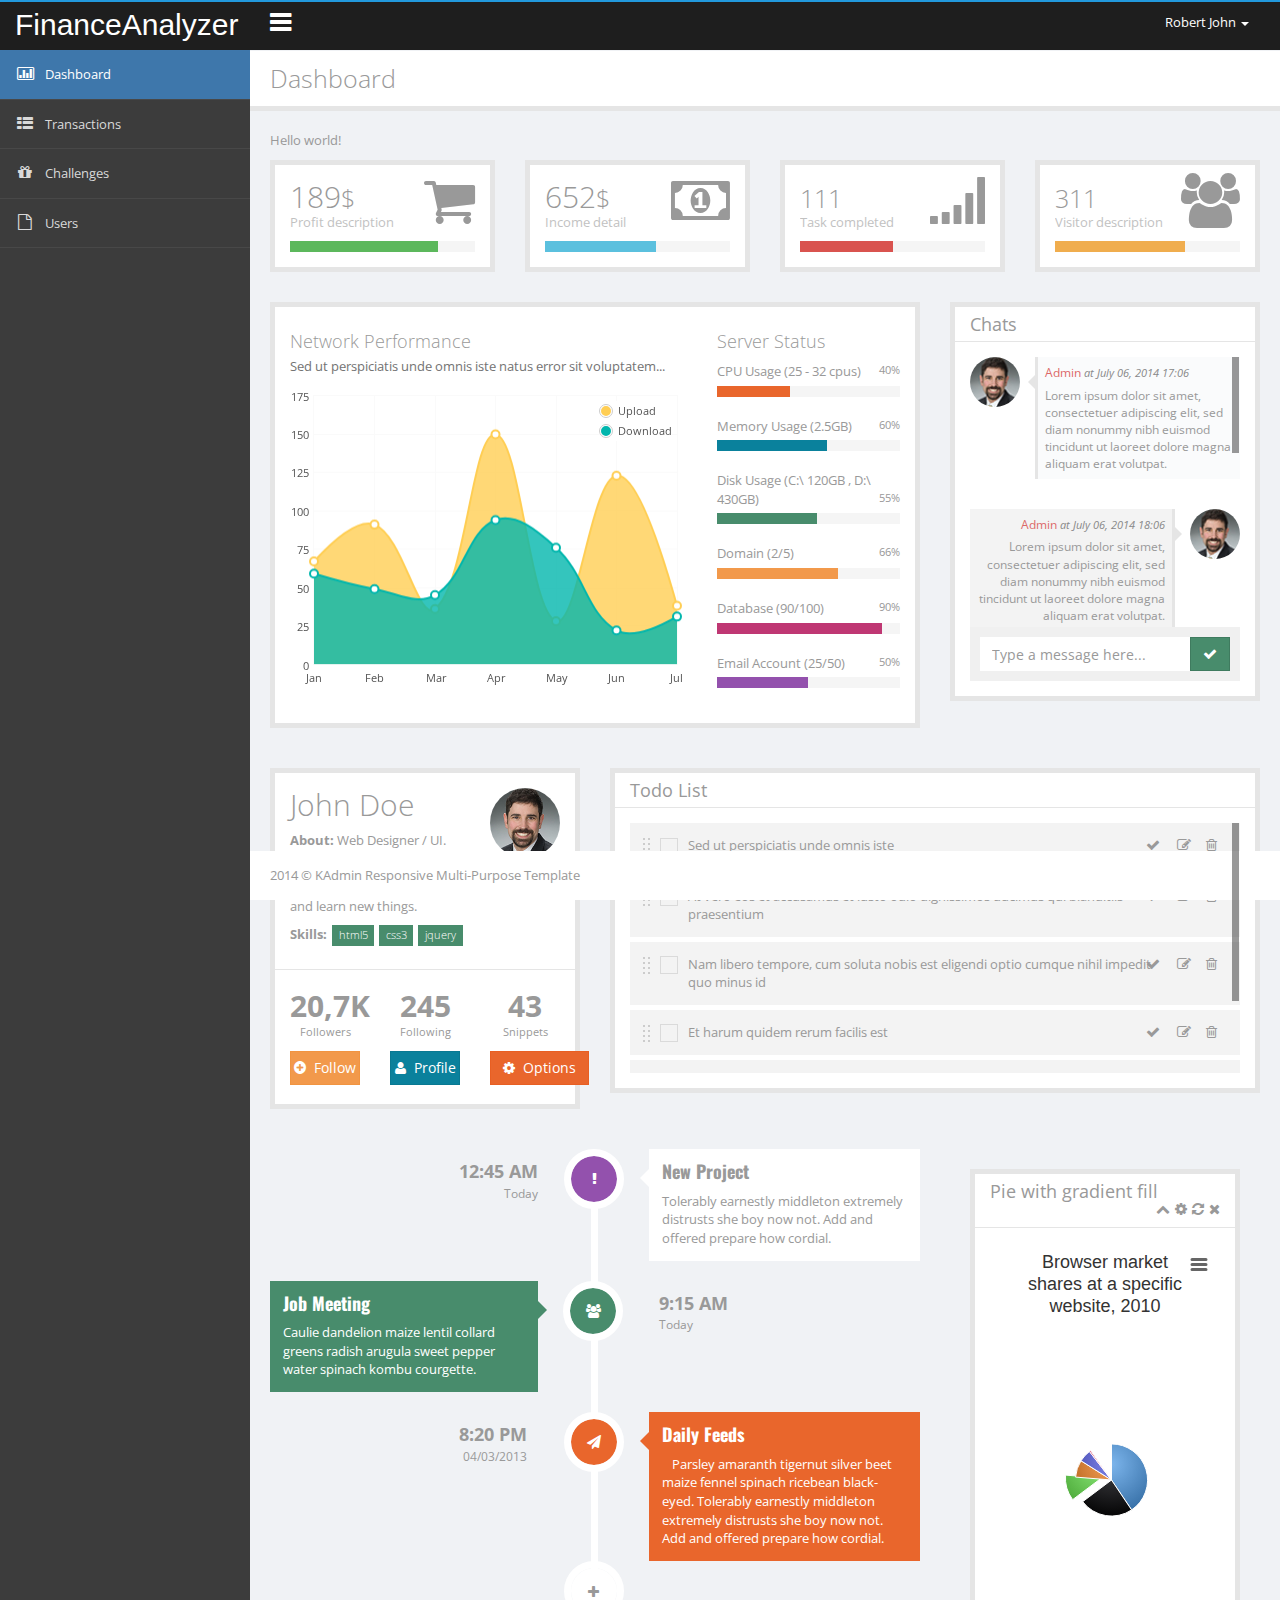
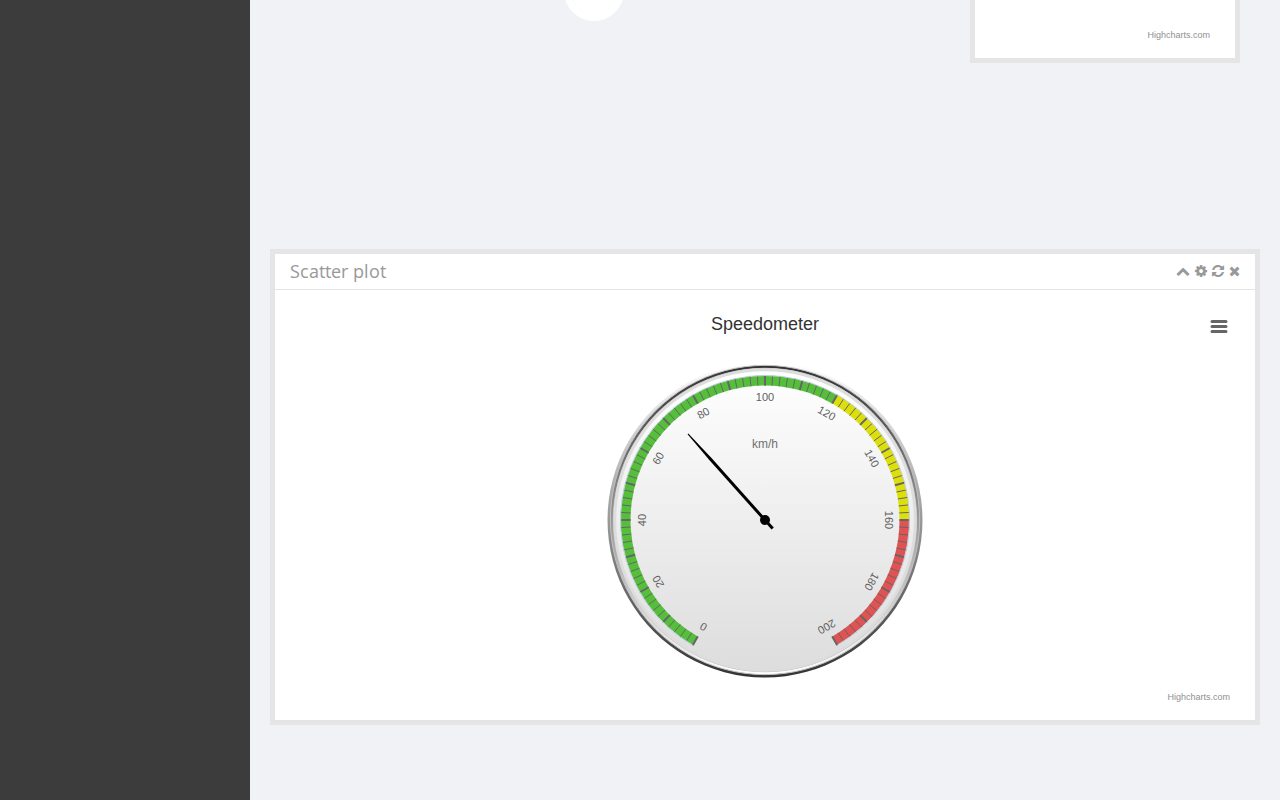
==== frontend/page.html @ e0515da0 "#2 Added a basic front-end." ====
<!DOCTYPE html>
<html lang="en">
<head>
    <title>Dashboard | Dashboard</title>
    <meta charset="utf-8">
    <meta http-equiv="X-UA-Compatible" content="IE=edge,chrome=1">
    <meta name="viewport" content="width=device-width, initial-scale=1.0">
    <link rel="shortcut icon" href="images/icons/favicon.ico">
    <link rel="apple-touch-icon" href="images/icons/favicon.png">
    <link rel="apple-touch-icon" sizes="72x72" href="images/icons/favicon-72x72.png">
    <link rel="apple-touch-icon" sizes="114x114" href="images/icons/favicon-114x114.png">
    <!--Loading bootstrap css-->
    <link type="text/css" rel="stylesheet" href="http://fonts.googleapis.com/css?family=Open+Sans:400italic,400,300,700">
    <link type="text/css" rel="stylesheet" href="http://fonts.googleapis.com/css?family=Oswald:400,700,300">
    <link type="text/css" rel="stylesheet" href="styles/jquery-ui-1.10.4.custom.min.css">
    <link type="text/css" rel="stylesheet" href="styles/font-awesome.min.css">
    <link type="text/css" rel="stylesheet" href="styles/bootstrap.min.css">
    <link type="text/css" rel="stylesheet" href="styles/animate.css">
    <link type="text/css" rel="stylesheet" href="styles/all.css">
    <link type="text/css" rel="stylesheet" href="styles/main.css">
    <link type="text/css" rel="stylesheet" href="styles/style-responsive.css">
    <link type="text/css" rel="stylesheet" href="styles/zabuto_calendar.min.css">
    <link type="text/css" rel="stylesheet" href="styles/pace.css">
    <link type="text/css" rel="stylesheet" href="styles/jquery.news-ticker.css">
</head>
<body>
    <div>
        <!--BEGIN BACK TO TOP-->
        <a id="totop" href="#"><i class="fa fa-angle-up"></i></a>
        <!--END BACK TO TOP-->

        <!--BEGIN TOPBAR-->
        <div id="header-topbar-option-demo" class="page-header-topbar">
            <nav id="topbar" role="navigation" style="margin-bottom: 0;" data-step="3" class="navbar navbar-default navbar-static-top">
            <div class="navbar-header">
                <button type="button" data-toggle="collapse" data-target=".sidebar-collapse" class="navbar-toggle"><span class="sr-only">Toggle navigation</span><span class="icon-bar"></span><span class="icon-bar"></span><span class="icon-bar"></span></button>
                <a id="logo" href="index.html" class="navbar-brand"><span class="fa fa-rocket"></span><span class="logo-text">FinanceAnalyzer</span><span style="display: none" class="logo-text-icon">µ</span></a></div>
            <div class="topbar-main"><a id="menu-toggle" href="#" class="hidden-xs"><i class="fa fa-bars"></i></a>
                <ul class="nav navbar navbar-top-links navbar-right mbn">
                    <li class="dropdown topbar-user"><a data-hover="dropdown" href="#" class="dropdown-toggle"><span class="hidden-xs">Robert John</span>&nbsp;<span class="caret"></span></a>
                        <ul class="dropdown-menu dropdown-user pull-right">
                            <li><a href="#"><i class="fa fa-user"></i>My Profile</a></li>
                            <li class="divider"></li>
                            <li><a href="Login.html"><i class="fa fa-key"></i>Log Out</a></li>
                        </ul>
                    </li>
                    
                </ul>
            </div>
        </nav>
        </div>
        <!--END TOPBAR-->

        <div id="wrapper">
            <!--BEGIN SIDEBAR MENU-->
            <nav id="sidebar" role="navigation" data-step="2" data-intro="Template has &lt;b&gt;many navigation styles&lt;/b&gt;"
                data-position="right" class="navbar-default navbar-static-side">
            <div class="sidebar-collapse menu-scroll">
                <ul id="side-menu" class="nav">
                    
                     <div class="clearfix"></div>
                    <li class="active"><a href="dashboard.html"><i class="fa fa-bar-chart-o fa-fw">
                        <div class="icon-bg bg-orange"></div>
                    </i><span class="menu-title">Dashboard</span></a></li>
                    <li><a href="Layout.html"><i class="fa fa-th-list fa-fw">
                        <div class="icon-bg bg-pink"></div>
                    </i><span class="menu-title">Transactions</span></a>
                       
                    </li>
                    <li><a href="UIElements.html"><i class="fa fa-gift fa-fw">
                        <div class="icon-bg bg-green"></div>
                    </i><span class="menu-title">Challenges</span></a>
                       
                    </li>
                    <li><a href="Forms.html"><i class="fa fa-file-o fa-fw">
                        <div class="icon-bg bg-violet"></div>
                    </i><span class="menu-title">Users</span></a>
                </ul>
            </div>
        </nav>
            <!--END SIDEBAR MENU-->

            <!--BEGIN PAGE WRAPPER-->
            <div id="page-wrapper">
                <!--BEGIN TITLE & BREADCRUMB PAGE-->
                <div id="title-breadcrumb-option-demo" class="page-title-breadcrumb">
                    <div class="page-header pull-left">
                        <div class="page-title">
                            Dashboard</div>
                    </div>
                    <div class="clearfix">
                    </div>
                </div>
                <!--END TITLE & BREADCRUMB PAGE-->
                <!--BEGIN CONTENT-->
                <div class="page-content">
                    <p>Hello world!</p>
                    <div id="tab-general">
                        <div id="sum_box" class="row mbl">
                            <div class="col-sm-6 col-md-3">
                                <div class="panel profit db mbm">
                                    <div class="panel-body">
                                        <p class="icon">
                                            <i class="icon fa fa-shopping-cart"></i>
                                        </p>
                                        <h4 class="value">
                                            <span data-counter="" data-start="10" data-end="50" data-step="1" data-duration="0">
                                            </span><span>$</span></h4>
                                        <p class="description">
                                            Profit description</p>
                                        <div class="progress progress-sm mbn">
                                            <div role="progressbar" aria-valuenow="80" aria-valuemin="0" aria-valuemax="100"
                                                style="width: 80%;" class="progress-bar progress-bar-success">
                                                <span class="sr-only">80% Complete (success)</span></div>
                                        </div>
                                    </div>
                                </div>
                            </div>
                            <div class="col-sm-6 col-md-3">
                                <div class="panel income db mbm">
                                    <div class="panel-body">
                                        <p class="icon">
                                            <i class="icon fa fa-money"></i>
                                        </p>
                                        <h4 class="value">
                                            <span>215</span><span>$</span></h4>
                                        <p class="description">
                                            Income detail</p>
                                        <div class="progress progress-sm mbn">
                                            <div role="progressbar" aria-valuenow="60" aria-valuemin="0" aria-valuemax="100"
                                                style="width: 60%;" class="progress-bar progress-bar-info">
                                                <span class="sr-only">60% Complete (success)</span></div>
                                        </div>
                                    </div>
                                </div>
                            </div>
                            <div class="col-sm-6 col-md-3">
                                <div class="panel task db mbm">
                                    <div class="panel-body">
                                        <p class="icon">
                                            <i class="icon fa fa-signal"></i>
                                        </p>
                                        <h4 class="value">
                                            <span>215</span></h4>
                                        <p class="description">
                                            Task completed</p>
                                        <div class="progress progress-sm mbn">
                                            <div role="progressbar" aria-valuenow="50" aria-valuemin="0" aria-valuemax="100"
                                                style="width: 50%;" class="progress-bar progress-bar-danger">
                                                <span class="sr-only">50% Complete (success)</span></div>
                                        </div>
                                    </div>
                                </div>
                            </div>
                            <div class="col-sm-6 col-md-3">
                                <div class="panel visit db mbm">
                                    <div class="panel-body">
                                        <p class="icon">
                                            <i class="icon fa fa-group"></i>
                                        </p>
                                        <h4 class="value">
                                            <span>128</span></h4>
                                        <p class="description">
                                            Visitor description</p>
                                        <div class="progress progress-sm mbn">
                                            <div role="progressbar" aria-valuenow="70" aria-valuemin="0" aria-valuemax="100"
                                                style="width: 70%;" class="progress-bar progress-bar-warning">
                                                <span class="sr-only">70% Complete (success)</span></div>
                                        </div>
                                    </div>
                                </div>
                            </div>
                        </div>
                        <div class="row mbl">
                            <div class="col-lg-8">
                                <div class="panel">
                                    <div class="panel-body">
                                        <div class="row">
                                            <div class="col-md-8">
                                                <h4 class="mbs">
                                                    Network Performance</h4>
                                                <p class="help-block">
                                                    Sed ut perspiciatis unde omnis iste natus error sit voluptatem...</p>
                                                <div id="area-chart-spline" style="width: 100%; height: 300px">
                                                </div>
                                            </div>
                                            <div class="col-md-4">
                                                <h4 class="mbm">
                                                    Server Status</h4>
                                                <span class="task-item">CPU Usage (25 - 32 cpus)<small class="pull-right text-muted">40%</small><div
                                                    class="progress progress-sm">
                                                    <div role="progressbar" aria-valuenow="40" aria-valuemin="0" aria-valuemax="100"
                                                        style="width: 40%;" class="progress-bar progress-bar-orange">
                                                        <span class="sr-only">40% Complete (success)</span></div>
                                                </div>
                                                </span><span>Memory Usage (2.5GB)<small class="pull-right text-muted">60%</small><div
                                                    class="progress progress-sm">
                                                    <div role="progressbar" aria-valuenow="60" aria-valuemin="0" aria-valuemax="100"
                                                        style="width: 60%;" class="progress-bar progress-bar-blue">
                                                        <span class="sr-only">60% Complete (success)</span></div>
                                                </div>
                                                </span><span>Disk Usage (C:\ 120GB , D:\ 430GB)<small class="pull-right text-muted">55%</small><div
                                                    class="progress progress-sm">
                                                    <div role="progressbar" aria-valuenow="55" aria-valuemin="0" aria-valuemax="100"
                                                        style="width: 55%;" class="progress-bar progress-bar-green">
                                                        <span class="sr-only">55% Complete (success)</span></div>
                                                </div>
                                                </span><span>Domain (2/5)<small class="pull-right text-muted">66%</small><div class="progress progress-sm">
                                                    <div role="progressbar" aria-valuenow="66" aria-valuemin="0" aria-valuemax="100"
                                                        style="width: 66%;" class="progress-bar progress-bar-yellow">
                                                        <span class="sr-only">66% Complete (success)</span></div>
                                                </div>
                                                </span><span>Database (90/100)<small class="pull-right text-muted">90%</small><div
                                                    class="progress progress-sm">
                                                    <div role="progressbar" aria-valuenow="90" aria-valuemin="0" aria-valuemax="100"
                                                        style="width: 90%;" class="progress-bar progress-bar-pink">
                                                        <span class="sr-only">90% Complete (success)</span></div>
                                                </div>
                                                </span><span>Email Account (25/50)<small class="pull-right text-muted">50%</small><div
                                                    class="progress progress-sm">
                                                    <div role="progressbar" aria-valuenow="50" aria-valuemin="0" aria-valuemax="100"
                                                        style="width: 50%;" class="progress-bar progress-bar-violet">
                                                        <span class="sr-only">50% Complete (success)</span></div>
                                                </div>
                                                </span>
                                            </div>
                                        </div>
                                    </div>
                                </div>
                            </div>
                            <div class="col-lg-4">
                                <div class="portlet box">
                                    <div class="portlet-header">
                                        <div class="caption">
                                            Chats</div>
                                    </div>
                                    <div class="portlet-body">
                                        <div class="chat-scroller">
                                            <ul class="chats">
                                                <li class="in">
                                                    <img src="images/avatar/48.jpg" class="avatar img-responsive" />
                                                    <div class="message">
                                                        <span class="chat-arrow"></span><a href="#" class="chat-name">Admin</a>&nbsp;<span
                                                            class="chat-datetime">at July 06, 2014 17:06</span><span class="chat-body">Lorem ipsum
                                                                dolor sit amet, consectetuer adipiscing elit, sed diam nonummy nibh euismod tincidunt
                                                                ut laoreet dolore magna aliquam erat volutpat.</span></div>
                                                </li>
                                                <li class="out">
                                                    <img src="images/avatar/48.jpg" class="avatar img-responsive" />
                                                    <div class="message">
                                                        <span class="chat-arrow"></span><a href="#" class="chat-name">Admin</a>&nbsp;<span
                                                            class="chat-datetime">at July 06, 2014 18:06</span><span class="chat-body">Lorem ipsum
                                                                dolor sit amet, consectetuer adipiscing elit, sed diam nonummy nibh euismod tincidunt
                                                                ut laoreet dolore magna aliquam erat volutpat.</span></div>
                                                </li>
                                                <li class="in">
                                                    <img src="images/avatar/48.jpg" class="avatar img-responsive" />
                                                    <div class="message">
                                                        <span class="chat-arrow"></span><a href="#" class="chat-name">Admin</a>&nbsp;<span
                                                            class="chat-datetime">at July 06, 2014 17:06</span><span class="chat-body">Lorem ipsum
                                                                dolor sit amet, consectetuer adipiscing elit, sed diam nonummy nibh euismod tincidunt
                                                                ut laoreet dolore magna aliquam erat volutpat.</span></div>
                                                </li>
                                                <li class="out">
                                                    <img src="images/avatar/48.jpg" class="avatar img-responsive" />
                                                    <div class="message">
                                                        <span class="chat-arrow"></span><a href="#" class="chat-name">Admin</a>&nbsp;<span
                                                            class="chat-datetime">at July 06, 2014 18:06</span><span class="chat-body">Lorem ipsum
                                                                dolor sit amet, consectetuer adipiscing elit, sed diam nonummy nibh euismod tincidunt
                                                                ut laoreet dolore magna aliquam erat volutpat.</span></div>
                                                </li>
                                                <li class="in">
                                                    <img src="images/avatar/48.jpg" class="avatar img-responsive" />
                                                    <div class="message">
                                                        <span class="chat-arrow"></span><a href="#" class="chat-name">Admin</a>&nbsp;<span
                                                            class="chat-datetime">at July 06, 2014 17:06</span><span class="chat-body">Lorem ipsum
                                                                dolor sit amet, consectetuer adipiscing elit, sed diam nonummy nibh euismod tincidunt
                                                                ut laoreet dolore magna aliquam erat volutpat.</span></div>
                                                </li>
                                            </ul>
                                        </div>
                                        <div class="chat-form">
                                            <div class="input-group">
                                                <input id="input-chat" type="text" placeholder="Type a message here..." class="form-control" /><span
                                                    id="btn-chat" class="input-group-btn">
                                                    <button type="button" class="btn btn-green">
                                                        <i class="fa fa-check"></i>
                                                    </button>
                                                </span>
                                            </div>
                                        </div>
                                    </div>
                                </div>
                            </div>
                        </div>
                        <div class="row mbl">
                            <div class="col-lg-4">
                                <div class="panel">
                                    <div class="panel-body">
                                        <div class="profile">
                                            <div style="margin-bottom: 15px" class="row">
                                                <div class="col-xs-12 col-sm-8">
                                                    <h2>
                                                        John Doe</h2>
                                                    <p>
                                                        <strong>About:</strong> Web Designer / UI.</p>
                                                    <p>
                                                        <strong>Hobbies:</strong> Read, out with friends, listen to music, draw and learn
                                                        new things.</p>
                                                    <p>
                                                        <strong class="mrs">Skills:</strong><span class="label label-green mrs">html5</span><span
                                                            class="label label-green mrs">css3</span><span class="label label-green mrs">jquery</span></p>
                                                </div>
                                                <div class="col-xs-12 col-sm-4 text-center">
                                                    <figure><img src="images/avatar/128.jpg" alt="" style="display: inline-block" class="img-responsive img-circle"/>
                                                    <figcaption class="ratings"><p><a href="#"><span class="fa fa-star"></span></a><a href="#"><span class="fa fa-star"></span></a><a href="#"><span class="fa fa-star"></span></a><a href="#"><span class="fa fa-star"></span></a><a href="#"><span class="fa fa-star-o"></span></a></p></figcaption>
                                                </figure>
                                                </div>
                                            </div>
                                            <div class="row text-center divider">
                                                <div class="col-xs-12 col-sm-4 emphasis">
                                                    <h2>
                                                        <strong>20,7K</strong></h2>
                                                    <p>
                                                        <small>Followers</small>
                                                    </p>
                                                    <button class="btn btn-yellow btn-block">
                                                        <span class="fa fa-plus-circle"></span>&nbsp; Follow
                                                    </button>
                                                </div>
                                                <div class="col-xs-12 col-sm-4 emphasis">
                                                    <h2>
                                                        <strong>245</strong></h2>
                                                    <p>
                                                        <small>Following</small>
                                                    </p>
                                                    <button class="btn btn-blue btn-block">
                                                        <span class="fa fa-user"></span>&nbsp; Profile
                                                    </button>
                                                </div>
                                                <div class="col-xs-12 col-sm-4 emphasis">
                                                    <h2>
                                                        <strong>43</strong></h2>
                                                    <p>
                                                        <small>Snippets</small>
                                                    </p>
                                                    <div class="btn-group dropup">
                                                        <button type="button" data-toggle="dropdown" class="btn btn-orange dropdown-toggle">
                                                            <span class="fa fa-gear"></span>&nbsp; Options
                                                        </button>
                                                        <ul role="menu" class="dropdown-menu pull-right text-left">
                                                            <li><a href="#"><span class="fa fa-envelope"></span>&nbsp; Send an email</a></li>
                                                            <li><a href="#"><span class="fa fa-list"></span>&nbsp; Add or remove from a list</a></li>
                                                            <li class="divider"></li>
                                                            <li><a href="#"><span class="fa fa-warning"></span>&nbsp; Report this user for spam</a></li>
                                                            <li class="divider"></li>
                                                            <li><a href="#" role="button" class="btn disabled">Unfollow</a></li>
                                                        </ul>
                                                    </div>
                                                </div>
                                            </div>
                                        </div>
                                    </div>
                                </div>
                            </div>
                            <div class="col-lg-8">
                                <div class="portlet box">
                                    <div class="portlet-header">
                                        <div class="caption">
                                            Todo List</div>
                                    </div>
                                    <div style="overflow: hidden;" class="portlet-body">
                                        <ul class="todo-list sortable">
                                            <li class="clearfix"><span class="drag-drop"><i></i></span>
                                                <div class="todo-check pull-left">
                                                    <input type="checkbox" value="" /></div>
                                                <div class="todo-title">
                                                    Sed ut perspiciatis unde omnis iste</div>
                                                <div class="todo-actions pull-right clearfix">
                                                    <a href="#" class="todo-complete"><i class="fa fa-check"></i></a><a href="#" class="todo-edit">
                                                        <i class="fa fa-edit"></i></a><a href="#" class="todo-remove"><i class="fa fa-trash-o">
                                                        </i></a>
                                                </div>
                                            </li>
                                            <li class="clearfix"><span class="drag-drop"><i></i></span>
                                                <div class="todo-check pull-left">
                                                    <input type="checkbox" value="" /></div>
                                                <div class="todo-title">
                                                    At vero eos et accusamus et iusto odio dignissimos ducimus qui blanditiis praesentium</div>
                                                <div class="todo-actions pull-right clearfix">
                                                    <a href="#" class="todo-complete"><i class="fa fa-check"></i></a><a href="#" class="todo-edit">
                                                        <i class="fa fa-edit"></i></a><a href="#" class="todo-remove"><i class="fa fa-trash-o">
                                                        </i></a>
                                                </div>
                                            </li>
                                            <li class="clearfix"><span class="drag-drop"><i></i></span>
                                                <div class="todo-check pull-left">
                                                    <input type="checkbox" value="" /></div>
                                                <div class="todo-title">
                                                    Nam libero tempore, cum soluta nobis est eligendi optio cumque nihil impedit quo
                                                    minus id</div>
                                                <div class="todo-actions pull-right clearfix">
                                                    <a href="#" class="todo-complete"><i class="fa fa-check"></i></a><a href="#" class="todo-edit">
                                                        <i class="fa fa-edit"></i></a><a href="#" class="todo-remove"><i class="fa fa-trash-o">
                                                        </i></a>
                                                </div>
                                            </li>
                                            <li class="clearfix"><span class="drag-drop"><i></i></span>
                                                <div class="todo-check pull-left">
                                                    <input type="checkbox" value="" /></div>
                                                <div class="todo-title">
                                                    Et harum quidem rerum facilis est</div>
                                                <div class="todo-actions pull-right clearfix">
                                                    <a href="#" class="todo-complete"><i class="fa fa-check"></i></a><a href="#" class="todo-edit">
                                                        <i class="fa fa-edit"></i></a><a href="#" class="todo-remove"><i class="fa fa-trash-o">
                                                        </i></a>
                                                </div>
                                            </li>
                                            <li class="clearfix"><span class="drag-drop"><i></i></span>
                                                <div class="todo-check pull-left">
                                                    <input type="checkbox" value="" /></div>
                                                <div class="todo-title">
                                                    Neque porro quisquam est, qui dolorem ipsum quia dolor sit amet</div>
                                                <div class="todo-actions pull-right clearfix">
                                                    <a href="#" class="todo-complete"><i class="fa fa-check"></i></a><a href="#" class="todo-edit">
                                                        <i class="fa fa-edit"></i></a><a href="#" class="todo-remove"><i class="fa fa-trash-o">
                                                        </i></a>
                                                </div>
                                            </li>
                                            <li class="clearfix"><span class="drag-drop"><i></i></span>
                                                <div class="todo-check pull-left">
                                                    <input type="checkbox" value="" /></div>
                                                <div class="todo-title">
                                                    Excepteur sint occaecat cupidatat non proident</div>
                                                <div class="todo-actions pull-right clearfix">
                                                    <a href="#" class="todo-complete"><i class="fa fa-check"></i></a><a href="#" class="todo-edit">
                                                        <i class="fa fa-edit"></i></a><a href="#" class="todo-remove"><i class="fa fa-trash-o">
                                                        </i></a>
                                                </div>
                                            </li>
                                        </ul>
                                    </div>
                                </div>
                            </div>
                        </div>
                        <div class="row">
                            <div class="col-lg-8">
                                <div class="timeline-centered timeline-sm">
                                    <article class="timeline-entry">
                                    <div class="timeline-entry-inner">
                                        <time datetime="2014-01-10T03:45" class="timeline-time"><span>12:45 AM</span><span>Today</span></time>
                                        <div class="timeline-icon bg-violet"><i class="fa fa-exclamation"></i></div>
                                        <div class="timeline-label"><h4 class="timeline-title">New Project</h4>

                                            <p>Tolerably earnestly middleton extremely distrusts she boy now not. Add and offered prepare how cordial.</p></div>
                                    </div>
                                </article>
                                    <article class="timeline-entry left-aligned">
                                    <div class="timeline-entry-inner">
                                        <time datetime="2014-01-10T03:45" class="timeline-time"><span>9:15 AM</span><span>Today</span></time>
                                        <div class="timeline-icon bg-green"><i class="fa fa-group"></i></div>
                                        <div class="timeline-label bg-green"><h4 class="timeline-title">Job Meeting</h4>

                                            <p>Caulie dandelion maize lentil collard greens radish arugula sweet pepper water spinach kombu courgette.</p></div>
                                    </div>
                                </article>
                                    <article class="timeline-entry">
                                    <div class="timeline-entry-inner">
                                        <time datetime="2014-01-09T13:22" class="timeline-time"><span>8:20 PM</span><span>04/03/2013</span></time>
                                        <div class="timeline-icon bg-orange"><i class="fa fa-paper-plane"></i></div>
                                        <div class="timeline-label bg-orange"><h4 class="timeline-title">Daily Feeds</h4>

                                            <p><img src="http://lorempixel.com/45/45/nature/3/" alt="" class="timeline-img pull-left"/>Parsley amaranth tigernut silver beet maize fennel spinach ricebean black-eyed. Tolerably earnestly middleton extremely distrusts she boy now not. Add and offered prepare how cordial.</p></div>
                                    </div>
                                    <div class="timeline-entry-inner">
                                        <div style="-webkit-transform: rotate(-90deg); -moz-transform: rotate(-90deg);" class="timeline-icon"><i class="fa fa-plus"></i></div>
                                    </div>
                                </article>
                                </div>
                            </div>
                            <!--<div class="col-lg-4">
                            <div id="my-calendar"></div>
                        </div>-->
                            <div class="col-lg-4">
                                <div class="page-content">
                                    <div class="row">
                                        <div class="col-lg-12">
                                            <div class="portlet box">
                                                <div class="portlet-header">
                                                    <div class="caption">
                                                        Pie with gradient fill</div>
                                                    <div class="tools">
                                                        <i class="fa fa-chevron-up"></i><i data-toggle="modal" data-target="#modal-config"
                                                            class="fa fa-cog"></i><i class="fa fa-refresh"></i><i class="fa fa-times"></i>
                                                    </div>
                                                </div>
                                                <div class="portlet-body">
                                                    <div id="pie-with-gradient-fill">
                                                    </div>
                                                </div>
                                            </div>
                                        </div>
                                    </div>
                                </div>
                            </div>
                            <div class="col-lg-12">
                                <div class="portlet box">
                                    <div class="portlet-header">
                                        <div class="caption">
                                            Scatter plot</div>
                                        <div class="tools">
                                            <i class="fa fa-chevron-up"></i><i data-toggle="modal" data-target="#modal-config"
                                                class="fa fa-cog"></i><i class="fa fa-refresh"></i><i class="fa fa-times"></i>
                                        </div>
                                    </div>
                                    <div class="portlet-body">
                                        <div id="angular-gauge">
                                        </div>
                                    </div>
                                </div>
                            </div>
                        </div>
                    </div>
                </div>
                <!--END CONTENT-->
                <!--BEGIN FOOTER-->
                <div id="footer">
                    <div class="copyright">
                        <a href="http://themifycloud.com">2014 © KAdmin Responsive Multi-Purpose Template</a></div>
                </div>
                <!--END FOOTER-->
            </div>
            <!--END PAGE WRAPPER-->
        </div>
    </div>
    <script src="script/jquery-1.10.2.min.js"></script>
    <script src="script/jquery-migrate-1.2.1.min.js"></script>
    <script src="script/jquery-ui.js"></script>
    <script src="script/bootstrap.min.js"></script>
    <script src="script/bootstrap-hover-dropdown.js"></script>
    <script src="script/html5shiv.js"></script>
    <script src="script/respond.min.js"></script>
    <script src="script/jquery.metisMenu.js"></script>
    <script src="script/jquery.slimscroll.js"></script>
    <script src="script/jquery.cookie.js"></script>
    <script src="script/icheck.min.js"></script>
    <script src="script/custom.min.js"></script>
    <script src="script/jquery.news-ticker.js"></script>
    <script src="script/jquery.menu.js"></script>
    <script src="script/pace.min.js"></script>
    <script src="script/holder.js"></script>
    <script src="script/responsive-tabs.js"></script>
    <script src="script/jquery.flot.js"></script>
    <script src="script/jquery.flot.categories.js"></script>
    <script src="script/jquery.flot.pie.js"></script>
    <script src="script/jquery.flot.tooltip.js"></script>
    <script src="script/jquery.flot.resize.js"></script>
    <script src="script/jquery.flot.fillbetween.js"></script>
    <script src="script/jquery.flot.stack.js"></script>
    <script src="script/jquery.flot.spline.js"></script>
    <script src="script/zabuto_calendar.min.js"></script>
    <script src="script/index.js"></script>
    <!--LOADING SCRIPTS FOR CHARTS-->
    <script src="script/highcharts.js"></script>
    <script src="script/data.js"></script>
    <script src="script/drilldown.js"></script>
    <script src="script/exporting.js"></script>
    <script src="script/highcharts-more.js"></script>
    <script src="script/charts-highchart-pie.js"></script>
    <script src="script/charts-highchart-more.js"></script>
    <!--CORE JAVASCRIPT-->
    <script src="script/main.js"></script>
    <script>        (function (i, s, o, g, r, a, m) {
            i['GoogleAnalyticsObject'] = r;
            i[r] = i[r] || function () {
                (i[r].q = i[r].q || []).push(arguments)
            }, i[r].l = 1 * new Date();
            a = s.createElement(o),
            m = s.getElementsByTagName(o)[0];
            a.async = 1;
            a.src = g;
            m.parentNode.insertBefore(a, m)
        })(window, document, 'script', '//www.google-analytics.com/analytics.js', 'ga');
        ga('create', 'UA-145464-12', 'auto');
        ga('send', 'pageview');


</script>
</body>
</html>
---- frontend/styles/all.css ----
/* iCheck plugin skins
----------------------------------- */
@import url("minimal/all.css");
/*
@import url("minimal/minimal.css");
@import url("minimal/red.css");
@import url("minimal/green.css");
@import url("minimal/blue.css");
@import url("minimal/aero.css");
@import url("minimal/grey.css");
@import url("minimal/orange.css");
@import url("minimal/yellow.css");
@import url("minimal/pink.css");
@import url("minimal/purple.css");
*/

@import url("square/all.css");
/*
@import url("square/square.css");
@import url("square/red.css");
@import url("square/green.css");
@import url("square/blue.css");
@import url("square/aero.css");
@import url("square/grey.css");
@import url("square/orange.css");
@import url("square/yellow.css");
@import url("square/pink.css");
@import url("square/purple.css");
*/

@import url("flat/all.css");
/*
@import url("flat/flat.css");
@import url("flat/red.css");
@import url("flat/green.css");
@import url("flat/blue.css");
@import url("flat/aero.css");
@import url("flat/grey.css");
@import url("flat/orange.css");
@import url("flat/yellow.css");
@import url("flat/pink.css");
@import url("flat/purple.css");
*/

@import url("line/all.css");
/*
@import url("line/line.css");
@import url("line/red.css");
@import url("line/green.css");
@import url("line/blue.css");
@import url("line/aero.css");
@import url("line/grey.css");
@import url("line/orange.css");
@import url("line/yellow.css");
@import url("line/pink.css");
@import url("line/purple.css");
*/

@import url("polaris/polaris.css");

@import url("futurico/futurico.css");
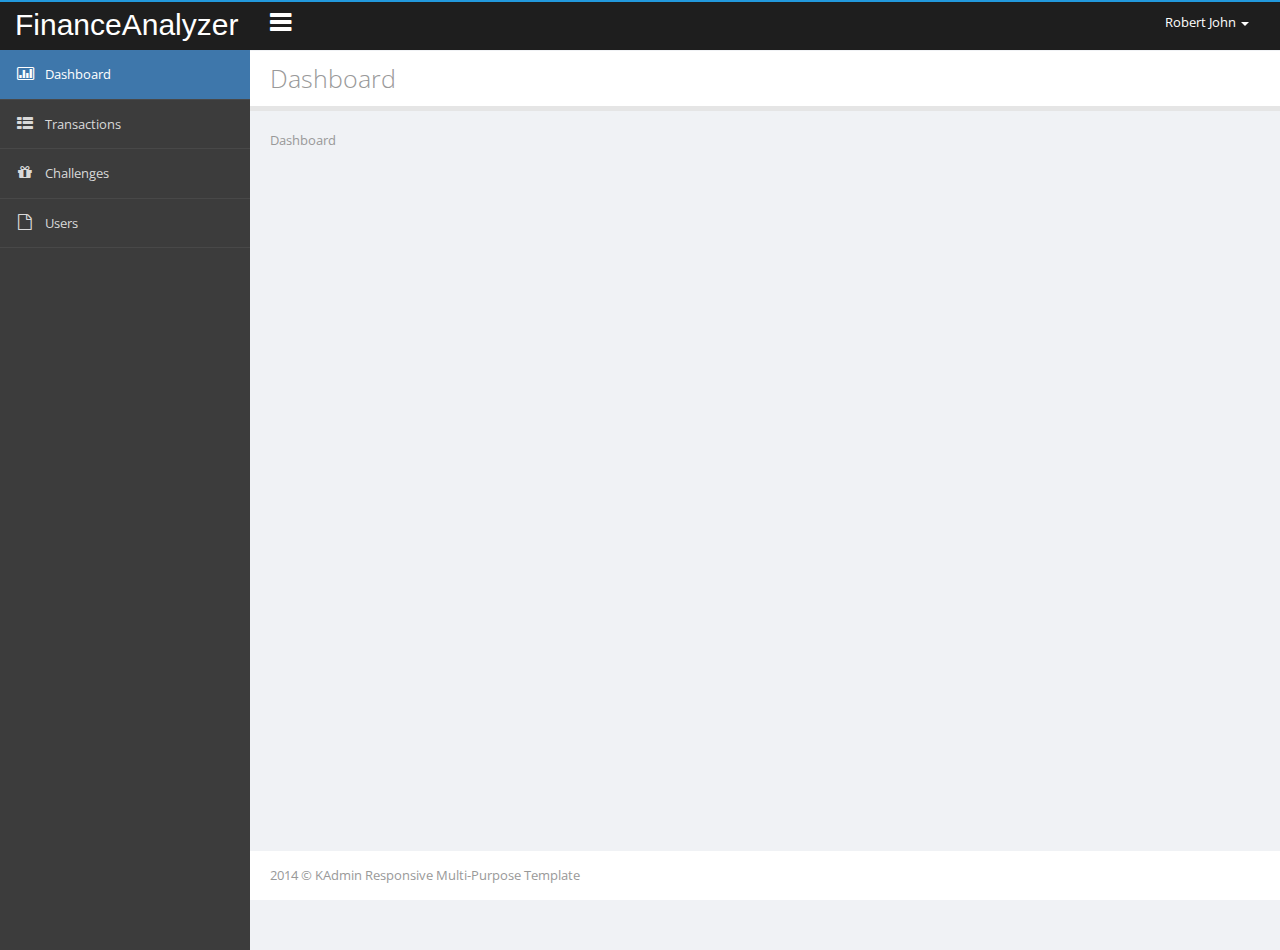
==== commit 031b7ddc: "#4 Get rid of JS errors coming from the template" ====
--- a/frontend/page.html
+++ b/frontend/page.html
@@ -5,8 +5,8 @@
     <meta charset="utf-8">
     <meta http-equiv="X-UA-Compatible" content="IE=edge,chrome=1">
     <meta name="viewport" content="width=device-width, initial-scale=1.0">
-    <link rel="shortcut icon" href="images/icons/favicon.ico">
-    <link rel="apple-touch-icon" href="images/icons/favicon.png">
+    <!-- <link rel="shortcut icon" href="images/icons/favicon.ico"> -->
+    <!-- <link rel="apple-touch-icon" href="images/icons/favicon.png"> -->
     <link rel="apple-touch-icon" sizes="72x72" href="images/icons/favicon-72x72.png">
     <link rel="apple-touch-icon" sizes="114x114" href="images/icons/favicon-114x114.png">
     <!--Loading bootstrap css-->
@@ -59,20 +59,20 @@
                 <ul id="side-menu" class="nav">
                     
                      <div class="clearfix"></div>
-                    <li class="active"><a href="dashboard.html"><i class="fa fa-bar-chart-o fa-fw">
+                    <li class="active"><a><i class="fa fa-bar-chart-o fa-fw">
                         <div class="icon-bg bg-orange"></div>
                     </i><span class="menu-title">Dashboard</span></a></li>
-                    <li><a href="Layout.html"><i class="fa fa-th-list fa-fw">
+                    <li><a><i class="fa fa-th-list fa-fw">
                         <div class="icon-bg bg-pink"></div>
                     </i><span class="menu-title">Transactions</span></a>
                        
                     </li>
-                    <li><a href="UIElements.html"><i class="fa fa-gift fa-fw">
+                    <li><a><i class="fa fa-gift fa-fw">
                         <div class="icon-bg bg-green"></div>
                     </i><span class="menu-title">Challenges</span></a>
                        
                     </li>
-                    <li><a href="Forms.html"><i class="fa fa-file-o fa-fw">
+                    <li><a><i class="fa fa-file-o fa-fw">
                         <div class="icon-bg bg-violet"></div>
                     </i><span class="menu-title">Users</span></a>
                 </ul>
@@ -82,7 +82,9 @@
 
             <!--BEGIN PAGE WRAPPER-->
             <div id="page-wrapper">
-                <!--BEGIN TITLE & BREADCRUMB PAGE-->
+                <!-- BEGIN DASHBOARD PAGE -->
+                <div id="dashboard-panel" class="page-panel">
+                    <!--BEGIN TITLE & BREADCRUMB PAGE-->
                 <div id="title-breadcrumb-option-demo" class="page-title-breadcrumb">
                     <div class="page-header pull-left">
                         <div class="page-title">
@@ -92,437 +94,76 @@
                     </div>
                 </div>
                 <!--END TITLE & BREADCRUMB PAGE-->
-                <!--BEGIN CONTENT-->
-                <div class="page-content">
-                    <p>Hello world!</p>
-                    <div id="tab-general">
-                        <div id="sum_box" class="row mbl">
-                            <div class="col-sm-6 col-md-3">
-                                <div class="panel profit db mbm">
-                                    <div class="panel-body">
-                                        <p class="icon">
-                                            <i class="icon fa fa-shopping-cart"></i>
-                                        </p>
-                                        <h4 class="value">
-                                            <span data-counter="" data-start="10" data-end="50" data-step="1" data-duration="0">
-                                            </span><span>$</span></h4>
-                                        <p class="description">
-                                            Profit description</p>
-                                        <div class="progress progress-sm mbn">
-                                            <div role="progressbar" aria-valuenow="80" aria-valuemin="0" aria-valuemax="100"
-                                                style="width: 80%;" class="progress-bar progress-bar-success">
-                                                <span class="sr-only">80% Complete (success)</span></div>
-                                        </div>
-                                    </div>
-                                </div>
-                            </div>
-                            <div class="col-sm-6 col-md-3">
-                                <div class="panel income db mbm">
-                                    <div class="panel-body">
-                                        <p class="icon">
-                                            <i class="icon fa fa-money"></i>
-                                        </p>
-                                        <h4 class="value">
-                                            <span>215</span><span>$</span></h4>
-                                        <p class="description">
-                                            Income detail</p>
-                                        <div class="progress progress-sm mbn">
-                                            <div role="progressbar" aria-valuenow="60" aria-valuemin="0" aria-valuemax="100"
-                                                style="width: 60%;" class="progress-bar progress-bar-info">
-                                                <span class="sr-only">60% Complete (success)</span></div>
-                                        </div>
-                                    </div>
-                                </div>
-                            </div>
-                            <div class="col-sm-6 col-md-3">
-                                <div class="panel task db mbm">
-                                    <div class="panel-body">
-                                        <p class="icon">
-                                            <i class="icon fa fa-signal"></i>
-                                        </p>
-                                        <h4 class="value">
-                                            <span>215</span></h4>
-                                        <p class="description">
-                                            Task completed</p>
-                                        <div class="progress progress-sm mbn">
-                                            <div role="progressbar" aria-valuenow="50" aria-valuemin="0" aria-valuemax="100"
-                                                style="width: 50%;" class="progress-bar progress-bar-danger">
-                                                <span class="sr-only">50% Complete (success)</span></div>
-                                        </div>
-                                    </div>
-                                </div>
-                            </div>
-                            <div class="col-sm-6 col-md-3">
-                                <div class="panel visit db mbm">
-                                    <div class="panel-body">
-                                        <p class="icon">
-                                            <i class="icon fa fa-group"></i>
-                                        </p>
-                                        <h4 class="value">
-                                            <span>128</span></h4>
-                                        <p class="description">
-                                            Visitor description</p>
-                                        <div class="progress progress-sm mbn">
-                                            <div role="progressbar" aria-valuenow="70" aria-valuemin="0" aria-valuemax="100"
-                                                style="width: 70%;" class="progress-bar progress-bar-warning">
-                                                <span class="sr-only">70% Complete (success)</span></div>
-                                        </div>
-                                    </div>
-                                </div>
-                            </div>
-                        </div>
-                        <div class="row mbl">
-                            <div class="col-lg-8">
-                                <div class="panel">
-                                    <div class="panel-body">
-                                        <div class="row">
-                                            <div class="col-md-8">
-                                                <h4 class="mbs">
-                                                    Network Performance</h4>
-                                                <p class="help-block">
-                                                    Sed ut perspiciatis unde omnis iste natus error sit voluptatem...</p>
-                                                <div id="area-chart-spline" style="width: 100%; height: 300px">
-                                                </div>
-                                            </div>
-                                            <div class="col-md-4">
-                                                <h4 class="mbm">
-                                                    Server Status</h4>
-                                                <span class="task-item">CPU Usage (25 - 32 cpus)<small class="pull-right text-muted">40%</small><div
-                                                    class="progress progress-sm">
-                                                    <div role="progressbar" aria-valuenow="40" aria-valuemin="0" aria-valuemax="100"
-                                                        style="width: 40%;" class="progress-bar progress-bar-orange">
-                                                        <span class="sr-only">40% Complete (success)</span></div>
-                                                </div>
-                                                </span><span>Memory Usage (2.5GB)<small class="pull-right text-muted">60%</small><div
-                                                    class="progress progress-sm">
-                                                    <div role="progressbar" aria-valuenow="60" aria-valuemin="0" aria-valuemax="100"
-                                                        style="width: 60%;" class="progress-bar progress-bar-blue">
-                                                        <span class="sr-only">60% Complete (success)</span></div>
-                                                </div>
-                                                </span><span>Disk Usage (C:\ 120GB , D:\ 430GB)<small class="pull-right text-muted">55%</small><div
-                                                    class="progress progress-sm">
-                                                    <div role="progressbar" aria-valuenow="55" aria-valuemin="0" aria-valuemax="100"
-                                                        style="width: 55%;" class="progress-bar progress-bar-green">
-                                                        <span class="sr-only">55% Complete (success)</span></div>
-                                                </div>
-                                                </span><span>Domain (2/5)<small class="pull-right text-muted">66%</small><div class="progress progress-sm">
-                                                    <div role="progressbar" aria-valuenow="66" aria-valuemin="0" aria-valuemax="100"
-                                                        style="width: 66%;" class="progress-bar progress-bar-yellow">
-                                                        <span class="sr-only">66% Complete (success)</span></div>
-                                                </div>
-                                                </span><span>Database (90/100)<small class="pull-right text-muted">90%</small><div
-                                                    class="progress progress-sm">
-                                                    <div role="progressbar" aria-valuenow="90" aria-valuemin="0" aria-valuemax="100"
-                                                        style="width: 90%;" class="progress-bar progress-bar-pink">
-                                                        <span class="sr-only">90% Complete (success)</span></div>
-                                                </div>
-                                                </span><span>Email Account (25/50)<small class="pull-right text-muted">50%</small><div
-                                                    class="progress progress-sm">
-                                                    <div role="progressbar" aria-valuenow="50" aria-valuemin="0" aria-valuemax="100"
-                                                        style="width: 50%;" class="progress-bar progress-bar-violet">
-                                                        <span class="sr-only">50% Complete (success)</span></div>
-                                                </div>
-                                                </span>
-                                            </div>
-                                        </div>
-                                    </div>
-                                </div>
-                            </div>
-                            <div class="col-lg-4">
-                                <div class="portlet box">
-                                    <div class="portlet-header">
-                                        <div class="caption">
-                                            Chats</div>
-                                    </div>
-                                    <div class="portlet-body">
-                                        <div class="chat-scroller">
-                                            <ul class="chats">
-                                                <li class="in">
-                                                    <img src="images/avatar/48.jpg" class="avatar img-responsive" />
-                                                    <div class="message">
-                                                        <span class="chat-arrow"></span><a href="#" class="chat-name">Admin</a>&nbsp;<span
-                                                            class="chat-datetime">at July 06, 2014 17:06</span><span class="chat-body">Lorem ipsum
-                                                                dolor sit amet, consectetuer adipiscing elit, sed diam nonummy nibh euismod tincidunt
-                                                                ut laoreet dolore magna aliquam erat volutpat.</span></div>
-                                                </li>
-                                                <li class="out">
-                                                    <img src="images/avatar/48.jpg" class="avatar img-responsive" />
-                                                    <div class="message">
-                                                        <span class="chat-arrow"></span><a href="#" class="chat-name">Admin</a>&nbsp;<span
-                                                            class="chat-datetime">at July 06, 2014 18:06</span><span class="chat-body">Lorem ipsum
-                                                                dolor sit amet, consectetuer adipiscing elit, sed diam nonummy nibh euismod tincidunt
-                                                                ut laoreet dolore magna aliquam erat volutpat.</span></div>
-                                                </li>
-                                                <li class="in">
-                                                    <img src="images/avatar/48.jpg" class="avatar img-responsive" />
-                                                    <div class="message">
-                                                        <span class="chat-arrow"></span><a href="#" class="chat-name">Admin</a>&nbsp;<span
-                                                            class="chat-datetime">at July 06, 2014 17:06</span><span class="chat-body">Lorem ipsum
-                                                                dolor sit amet, consectetuer adipiscing elit, sed diam nonummy nibh euismod tincidunt
-                                                                ut laoreet dolore magna aliquam erat volutpat.</span></div>
-                                                </li>
-                                                <li class="out">
-                                                    <img src="images/avatar/48.jpg" class="avatar img-responsive" />
-                                                    <div class="message">
-                                                        <span class="chat-arrow"></span><a href="#" class="chat-name">Admin</a>&nbsp;<span
-                                                            class="chat-datetime">at July 06, 2014 18:06</span><span class="chat-body">Lorem ipsum
-                                                                dolor sit amet, consectetuer adipiscing elit, sed diam nonummy nibh euismod tincidunt
-                                                                ut laoreet dolore magna aliquam erat volutpat.</span></div>
-                                                </li>
-                                                <li class="in">
-                                                    <img src="images/avatar/48.jpg" class="avatar img-responsive" />
-                                                    <div class="message">
-                                                        <span class="chat-arrow"></span><a href="#" class="chat-name">Admin</a>&nbsp;<span
-                                                            class="chat-datetime">at July 06, 2014 17:06</span><span class="chat-body">Lorem ipsum
-                                                                dolor sit amet, consectetuer adipiscing elit, sed diam nonummy nibh euismod tincidunt
-                                                                ut laoreet dolore magna aliquam erat volutpat.</span></div>
-                                                </li>
-                                            </ul>
-                                        </div>
-                                        <div class="chat-form">
-                                            <div class="input-group">
-                                                <input id="input-chat" type="text" placeholder="Type a message here..." class="form-control" /><span
-                                                    id="btn-chat" class="input-group-btn">
-                                                    <button type="button" class="btn btn-green">
-                                                        <i class="fa fa-check"></i>
-                                                    </button>
-                                                </span>
-                                            </div>
-                                        </div>
-                                    </div>
-                                </div>
-                            </div>
-                        </div>
-                        <div class="row mbl">
-                            <div class="col-lg-4">
-                                <div class="panel">
-                                    <div class="panel-body">
-                                        <div class="profile">
-                                            <div style="margin-bottom: 15px" class="row">
-                                                <div class="col-xs-12 col-sm-8">
-                                                    <h2>
-                                                        John Doe</h2>
-                                                    <p>
-                                                        <strong>About:</strong> Web Designer / UI.</p>
-                                                    <p>
-                                                        <strong>Hobbies:</strong> Read, out with friends, listen to music, draw and learn
-                                                        new things.</p>
-                                                    <p>
-                                                        <strong class="mrs">Skills:</strong><span class="label label-green mrs">html5</span><span
-                                                            class="label label-green mrs">css3</span><span class="label label-green mrs">jquery</span></p>
-                                                </div>
-                                                <div class="col-xs-12 col-sm-4 text-center">
-                                                    <figure><img src="images/avatar/128.jpg" alt="" style="display: inline-block" class="img-responsive img-circle"/>
-                                                    <figcaption class="ratings"><p><a href="#"><span class="fa fa-star"></span></a><a href="#"><span class="fa fa-star"></span></a><a href="#"><span class="fa fa-star"></span></a><a href="#"><span class="fa fa-star"></span></a><a href="#"><span class="fa fa-star-o"></span></a></p></figcaption>
-                                                </figure>
-                                                </div>
-                                            </div>
-                                            <div class="row text-center divider">
-                                                <div class="col-xs-12 col-sm-4 emphasis">
-                                                    <h2>
-                                                        <strong>20,7K</strong></h2>
-                                                    <p>
-                                                        <small>Followers</small>
-                                                    </p>
-                                                    <button class="btn btn-yellow btn-block">
-                                                        <span class="fa fa-plus-circle"></span>&nbsp; Follow
-                                                    </button>
-                                                </div>
-                                                <div class="col-xs-12 col-sm-4 emphasis">
-                                                    <h2>
-                                                        <strong>245</strong></h2>
-                                                    <p>
-                                                        <small>Following</small>
-                                                    </p>
-                                                    <button class="btn btn-blue btn-block">
-                                                        <span class="fa fa-user"></span>&nbsp; Profile
-                                                    </button>
-                                                </div>
-                                                <div class="col-xs-12 col-sm-4 emphasis">
-                                                    <h2>
-                                                        <strong>43</strong></h2>
-                                                    <p>
-                                                        <small>Snippets</small>
-                                                    </p>
-                                                    <div class="btn-group dropup">
-                                                        <button type="button" data-toggle="dropdown" class="btn btn-orange dropdown-toggle">
-                                                            <span class="fa fa-gear"></span>&nbsp; Options
-                                                        </button>
-                                                        <ul role="menu" class="dropdown-menu pull-right text-left">
-                                                            <li><a href="#"><span class="fa fa-envelope"></span>&nbsp; Send an email</a></li>
-                                                            <li><a href="#"><span class="fa fa-list"></span>&nbsp; Add or remove from a list</a></li>
-                                                            <li class="divider"></li>
-                                                            <li><a href="#"><span class="fa fa-warning"></span>&nbsp; Report this user for spam</a></li>
-                                                            <li class="divider"></li>
-                                                            <li><a href="#" role="button" class="btn disabled">Unfollow</a></li>
-                                                        </ul>
-                                                    </div>
-                                                </div>
-                                            </div>
-                                        </div>
-                                    </div>
-                                </div>
-                            </div>
-                            <div class="col-lg-8">
-                                <div class="portlet box">
-                                    <div class="portlet-header">
-                                        <div class="caption">
-                                            Todo List</div>
-                                    </div>
-                                    <div style="overflow: hidden;" class="portlet-body">
-                                        <ul class="todo-list sortable">
-                                            <li class="clearfix"><span class="drag-drop"><i></i></span>
-                                                <div class="todo-check pull-left">
-                                                    <input type="checkbox" value="" /></div>
-                                                <div class="todo-title">
-                                                    Sed ut perspiciatis unde omnis iste</div>
-                                                <div class="todo-actions pull-right clearfix">
-                                                    <a href="#" class="todo-complete"><i class="fa fa-check"></i></a><a href="#" class="todo-edit">
-                                                        <i class="fa fa-edit"></i></a><a href="#" class="todo-remove"><i class="fa fa-trash-o">
-                                                        </i></a>
-                                                </div>
-                                            </li>
-                                            <li class="clearfix"><span class="drag-drop"><i></i></span>
-                                                <div class="todo-check pull-left">
-                                                    <input type="checkbox" value="" /></div>
-                                                <div class="todo-title">
-                                                    At vero eos et accusamus et iusto odio dignissimos ducimus qui blanditiis praesentium</div>
-                                                <div class="todo-actions pull-right clearfix">
-                                                    <a href="#" class="todo-complete"><i class="fa fa-check"></i></a><a href="#" class="todo-edit">
-                                                        <i class="fa fa-edit"></i></a><a href="#" class="todo-remove"><i class="fa fa-trash-o">
-                                                        </i></a>
-                                                </div>
-                                            </li>
-                                            <li class="clearfix"><span class="drag-drop"><i></i></span>
-                                                <div class="todo-check pull-left">
-                                                    <input type="checkbox" value="" /></div>
-                                                <div class="todo-title">
-                                                    Nam libero tempore, cum soluta nobis est eligendi optio cumque nihil impedit quo
-                                                    minus id</div>
-                                                <div class="todo-actions pull-right clearfix">
-                                                    <a href="#" class="todo-complete"><i class="fa fa-check"></i></a><a href="#" class="todo-edit">
-                                                        <i class="fa fa-edit"></i></a><a href="#" class="todo-remove"><i class="fa fa-trash-o">
-                                                        </i></a>
-                                                </div>
-                                            </li>
-                                            <li class="clearfix"><span class="drag-drop"><i></i></span>
-                                                <div class="todo-check pull-left">
-                                                    <input type="checkbox" value="" /></div>
-                                                <div class="todo-title">
-                                                    Et harum quidem rerum facilis est</div>
-                                                <div class="todo-actions pull-right clearfix">
-                                                    <a href="#" class="todo-complete"><i class="fa fa-check"></i></a><a href="#" class="todo-edit">
-                                                        <i class="fa fa-edit"></i></a><a href="#" class="todo-remove"><i class="fa fa-trash-o">
-                                                        </i></a>
-                                                </div>
-                                            </li>
-                                            <li class="clearfix"><span class="drag-drop"><i></i></span>
-                                                <div class="todo-check pull-left">
-                                                    <input type="checkbox" value="" /></div>
-                                                <div class="todo-title">
-                                                    Neque porro quisquam est, qui dolorem ipsum quia dolor sit amet</div>
-                                                <div class="todo-actions pull-right clearfix">
-                                                    <a href="#" class="todo-complete"><i class="fa fa-check"></i></a><a href="#" class="todo-edit">
-                                                        <i class="fa fa-edit"></i></a><a href="#" class="todo-remove"><i class="fa fa-trash-o">
-                                                        </i></a>
-                                                </div>
-                                            </li>
-                                            <li class="clearfix"><span class="drag-drop"><i></i></span>
-                                                <div class="todo-check pull-left">
-                                                    <input type="checkbox" value="" /></div>
-                                                <div class="todo-title">
-                                                    Excepteur sint occaecat cupidatat non proident</div>
-                                                <div class="todo-actions pull-right clearfix">
-                                                    <a href="#" class="todo-complete"><i class="fa fa-check"></i></a><a href="#" class="todo-edit">
-                                                        <i class="fa fa-edit"></i></a><a href="#" class="todo-remove"><i class="fa fa-trash-o">
-                                                        </i></a>
-                                                </div>
-                                            </li>
-                                        </ul>
-                                    </div>
-                                </div>
-                            </div>
-                        </div>
-                        <div class="row">
-                            <div class="col-lg-8">
-                                <div class="timeline-centered timeline-sm">
-                                    <article class="timeline-entry">
-                                    <div class="timeline-entry-inner">
-                                        <time datetime="2014-01-10T03:45" class="timeline-time"><span>12:45 AM</span><span>Today</span></time>
-                                        <div class="timeline-icon bg-violet"><i class="fa fa-exclamation"></i></div>
-                                        <div class="timeline-label"><h4 class="timeline-title">New Project</h4>
-
-                                            <p>Tolerably earnestly middleton extremely distrusts she boy now not. Add and offered prepare how cordial.</p></div>
-                                    </div>
-                                </article>
-                                    <article class="timeline-entry left-aligned">
-                                    <div class="timeline-entry-inner">
-                                        <time datetime="2014-01-10T03:45" class="timeline-time"><span>9:15 AM</span><span>Today</span></time>
-                                        <div class="timeline-icon bg-green"><i class="fa fa-group"></i></div>
-                                        <div class="timeline-label bg-green"><h4 class="timeline-title">Job Meeting</h4>
-
-                                            <p>Caulie dandelion maize lentil collard greens radish arugula sweet pepper water spinach kombu courgette.</p></div>
-                                    </div>
-                                </article>
-                                    <article class="timeline-entry">
-                                    <div class="timeline-entry-inner">
-                                        <time datetime="2014-01-09T13:22" class="timeline-time"><span>8:20 PM</span><span>04/03/2013</span></time>
-                                        <div class="timeline-icon bg-orange"><i class="fa fa-paper-plane"></i></div>
-                                        <div class="timeline-label bg-orange"><h4 class="timeline-title">Daily Feeds</h4>
-
-                                            <p><img src="http://lorempixel.com/45/45/nature/3/" alt="" class="timeline-img pull-left"/>Parsley amaranth tigernut silver beet maize fennel spinach ricebean black-eyed. Tolerably earnestly middleton extremely distrusts she boy now not. Add and offered prepare how cordial.</p></div>
-                                    </div>
-                                    <div class="timeline-entry-inner">
-                                        <div style="-webkit-transform: rotate(-90deg); -moz-transform: rotate(-90deg);" class="timeline-icon"><i class="fa fa-plus"></i></div>
-                                    </div>
-                                </article>
-                                </div>
-                            </div>
-                            <!--<div class="col-lg-4">
-                            <div id="my-calendar"></div>
-                        </div>-->
-                            <div class="col-lg-4">
-                                <div class="page-content">
-                                    <div class="row">
-                                        <div class="col-lg-12">
-                                            <div class="portlet box">
-                                                <div class="portlet-header">
-                                                    <div class="caption">
-                                                        Pie with gradient fill</div>
-                                                    <div class="tools">
-                                                        <i class="fa fa-chevron-up"></i><i data-toggle="modal" data-target="#modal-config"
-                                                            class="fa fa-cog"></i><i class="fa fa-refresh"></i><i class="fa fa-times"></i>
-                                                    </div>
-                                                </div>
-                                                <div class="portlet-body">
-                                                    <div id="pie-with-gradient-fill">
-                                                    </div>
-                                                </div>
-                                            </div>
-                                        </div>
-                                    </div>
-                                </div>
-                            </div>
-                            <div class="col-lg-12">
-                                <div class="portlet box">
-                                    <div class="portlet-header">
-                                        <div class="caption">
-                                            Scatter plot</div>
-                                        <div class="tools">
-                                            <i class="fa fa-chevron-up"></i><i data-toggle="modal" data-target="#modal-config"
-                                                class="fa fa-cog"></i><i class="fa fa-refresh"></i><i class="fa fa-times"></i>
-                                        </div>
-                                    </div>
-                                    <div class="portlet-body">
-                                        <div id="angular-gauge">
-                                        </div>
-                                    </div>
-                                </div>
-                            </div>
-                        </div>
-                    </div>
-                </div>
-                <!--END CONTENT-->
+
+                <div class="page-content">
+                    <p>Dashboard</p>
+                </div>
+
+                </div>
+                <!-- END DASHBOARD PAGE -->
+
+                <!-- BEGIN TRANSACTIONS PAGE -->
+                <div id="transactions-panel" class="page-panel">
+                    <!--BEGIN TITLE & BREADCRUMB PAGE-->
+                <div id="title-breadcrumb-option-demo" class="page-title-breadcrumb">
+                    <div class="page-header pull-left">
+                        <div class="page-title">
+                            Transactions</div>
+                    </div>
+                    <div class="clearfix">
+                    </div>
+                </div>
+                <!--END TITLE & BREADCRUMB PAGE-->
+
+                <div class="page-content">
+                    <p>Transactions</p>
+                </div>
+
+                </div>
+                <!-- END TRANSACTIONS PAGE -->
+
+                <!-- BEGIN CHALLENGES PAGE -->
+                <div id="challenges-panel" class="page-panel">
+                    <!--BEGIN TITLE & BREADCRUMB PAGE-->
+                <div id="title-breadcrumb-option-demo" class="page-title-breadcrumb">
+                    <div class="page-header pull-left">
+                        <div class="page-title">
+                            Challenges</div>
+                    </div>
+                    <div class="clearfix">
+                    </div>
+                </div>
+                <!--END TITLE & BREADCRUMB PAGE-->
+
+                <div class="page-content">
+                    <p>Challenges</p>
+                </div>
+
+                </div>
+                <!-- END CHALLENGES PAGE -->
+
+                <!-- BEGIN USERS PAGE -->
+                <div id="users-panel" class="page-panel">
+                    <!--BEGIN TITLE & BREADCRUMB PAGE-->
+                <div id="title-breadcrumb-option-demo" class="page-title-breadcrumb">
+                    <div class="page-header pull-left">
+                        <div class="page-title">
+                            Users</div>
+                    </div>
+                    <div class="clearfix">
+                    </div>
+                </div>
+                <!--END TITLE & BREADCRUMB PAGE-->
+
+                <div class="page-content">
+                    <p>Users</p>
+                </div>
+
+                </div>
+                <!-- END USERS PAGE -->
+
+                
+                
                 <!--BEGIN FOOTER-->
                 <div id="footer">
                     <div class="copyright">
@@ -545,7 +186,7 @@
     <script src="script/jquery.cookie.js"></script>
     <script src="script/icheck.min.js"></script>
     <script src="script/custom.min.js"></script>
-    <script src="script/jquery.news-ticker.js"></script>
+    <!-- <script src="script/jquery.news-ticker.js"></script> -->
     <script src="script/jquery.menu.js"></script>
     <script src="script/pace.min.js"></script>
     <script src="script/holder.js"></script>
@@ -559,18 +200,18 @@
     <script src="script/jquery.flot.stack.js"></script>
     <script src="script/jquery.flot.spline.js"></script>
     <script src="script/zabuto_calendar.min.js"></script>
-    <script src="script/index.js"></script>
+    <!-- <script src="script/index.js"></script> -->
     <!--LOADING SCRIPTS FOR CHARTS-->
-    <script src="script/highcharts.js"></script>
-    <script src="script/data.js"></script>
+    <!-- // <script src="script/highcharts.js"></script> -->
+    <!-- script src="script/data.js"></script>
     <script src="script/drilldown.js"></script>
     <script src="script/exporting.js"></script>
     <script src="script/highcharts-more.js"></script>
     <script src="script/charts-highchart-pie.js"></script>
-    <script src="script/charts-highchart-more.js"></script>
+    <script src="script/charts-highchart-more.js"></script> -->
     <!--CORE JAVASCRIPT-->
     <script src="script/main.js"></script>
-    <script>        (function (i, s, o, g, r, a, m) {
+    <!-- <script>        (function (i, s, o, g, r, a, m) {
             i['GoogleAnalyticsObject'] = r;
             i[r] = i[r] || function () {
                 (i[r].q = i[r].q || []).push(arguments)
@@ -583,8 +224,33 @@
         })(window, document, 'script', '//www.google-analytics.com/analytics.js', 'ga');
         ga('create', 'UA-145464-12', 'auto');
         ga('send', 'pageview');
-
-
-</script>
+    </script> -->
+
+    <script type="text/javascript">
+        function showPanel(panelName) {
+            var ALL_PANELS = ["dashboard-panel", "transactions-panel", "challenges-panel", "users-panel"];
+            var panels = $("div[class=page-panel]");
+            var target = panels.filter("[id=" + panelName + "]");
+            panels.hide();
+            target.show();
+        }
+
+        showPanel("dashboard-panel");
+
+        var sidemenu_items = $("ul#side-menu li");
+
+        sidemenu_items.on('click', function() {
+            var clicked = $(this).find("span.menu-title").text();
+            var panelName = clicked.toLowerCase() + "-panel";
+            showPanel(panelName);
+
+            sidemenu_items.removeClass("active");
+            $(this).addClass("active");
+        });
+
+        $("ul#side-menu li").on('hover', function() {
+            $(this).css('cursor', 'pointer');
+        });
+    </script>
 </body>
 </html>
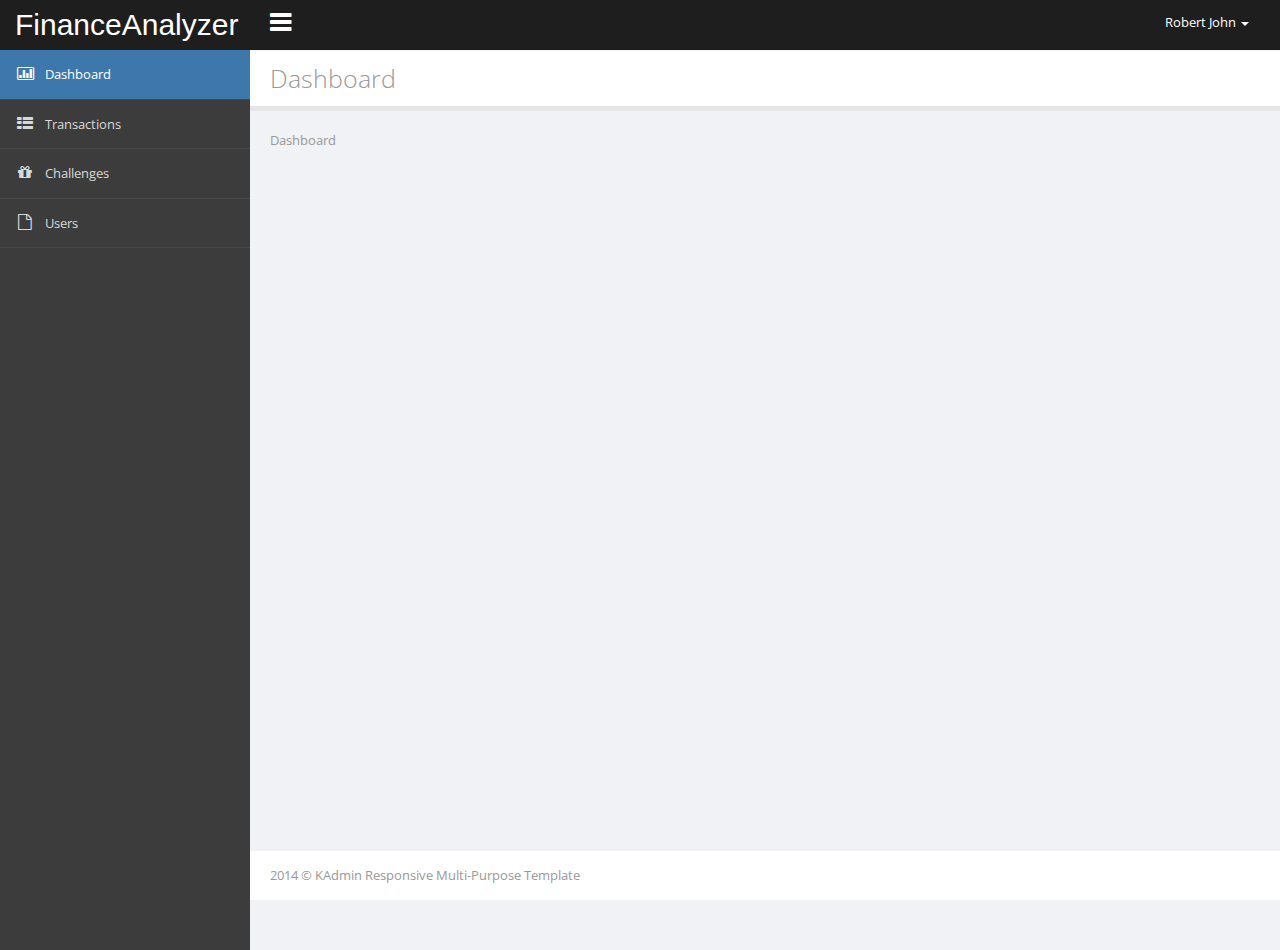
==== commit 100fb317: "#12 List users, delete users, dummy button for viewing the profile." ====
--- a/frontend/page.html
+++ b/frontend/page.html
@@ -34,7 +34,7 @@
             <nav id="topbar" role="navigation" style="margin-bottom: 0;" data-step="3" class="navbar navbar-default navbar-static-top">
             <div class="navbar-header">
                 <button type="button" data-toggle="collapse" data-target=".sidebar-collapse" class="navbar-toggle"><span class="sr-only">Toggle navigation</span><span class="icon-bar"></span><span class="icon-bar"></span><span class="icon-bar"></span></button>
-                <a id="logo" href="index.html" class="navbar-brand"><span class="fa fa-rocket"></span><span class="logo-text">FinanceAnalyzer</span><span style="display: none" class="logo-text-icon">µ</span></a></div>
+                <a id="logo" href="page.html" class="navbar-brand"><span class="fa fa-rocket"></span><span class="logo-text">FinanceAnalyzer</span><span style="display: none" class="logo-text-icon">µ</span></a></div>
             <div class="topbar-main"><a id="menu-toggle" href="#" class="hidden-xs"><i class="fa fa-bars"></i></a>
                 <ul class="nav navbar navbar-top-links navbar-right mbn">
                     <li class="dropdown topbar-user"><a data-hover="dropdown" href="#" class="dropdown-toggle"><span class="hidden-xs">Robert John</span>&nbsp;<span class="caret"></span></a>
@@ -59,22 +59,22 @@
                 <ul id="side-menu" class="nav">
                     
                      <div class="clearfix"></div>
-                    <li class="active"><a><i class="fa fa-bar-chart-o fa-fw">
+                    <li class="active"><a href="#dashboard"><i class="fa fa-bar-chart-o fa-fw">
                         <div class="icon-bg bg-orange"></div>
                     </i><span class="menu-title">Dashboard</span></a></li>
-                    <li><a><i class="fa fa-th-list fa-fw">
+                    <li><a href="#transactions"><i class="fa fa-th-list fa-fw">
                         <div class="icon-bg bg-pink"></div>
                     </i><span class="menu-title">Transactions</span></a>
                        
                     </li>
-                    <li><a><i class="fa fa-gift fa-fw">
+                    <li><a href="#challenges"><i class="fa fa-gift fa-fw">
                         <div class="icon-bg bg-green"></div>
                     </i><span class="menu-title">Challenges</span></a>
                        
                     </li>
-                    <li><a><i class="fa fa-file-o fa-fw">
+                    <li><a href="#users"><i class="fa fa-file-o fa-fw">
                         <div class="icon-bg bg-violet"></div>
-                    </i><span class="menu-title">Users</span></a>
+                    </i><span class="menu-title">Users</span></a></li>
                 </ul>
             </div>
         </nav>
@@ -116,9 +116,81 @@
                 <!--END TITLE & BREADCRUMB PAGE-->
 
                 <div class="page-content">
-                    <p>Transactions</p>
-                </div>
-
+                    <button id="add-transaction-button" class="btn btn-primary" style="margin-bottom: 20px;">Add transaction</button>
+                    <div id="transaction-form-panel" class="panel panel-blue" style="width: 50%;background:#fff;">
+                        <div class="panel-heading">
+                            Add Transaction</div>
+                        <div class="panel-body pan">
+                            <div class="form-body pal">
+                                <div class="row">
+                                    <div class="col-md-12">
+                                        <div class="form-group">
+                                            <label for="transaction-description-input" class="control-label">
+                                                Description</label>
+                                                <input id="transaction-description-input" type="text" placeholder="" class="form-control">
+                                        </div>
+                                    </div>
+                                </div>
+                                <div class="row">
+                                    <div class="col-md-12">
+                                        <div class="form-group">
+                                            <label for="transaction-value-input" class="control-label">
+                                                Value</label>
+                                                <input id="transaction-value-input" type="text" placeholder="" class="form-control">
+                                        </div>
+                                    </div>
+                                </div>
+                                <div class="row">
+                                    <div class="col-md-12">
+                                        <div class="form-group">
+                                            <label for="transaction-date-input" class="control-label">
+                                                Date</label>
+                                                <input id="transaction-date-input" type="text" placeholder="" class="form-control">
+                                        </div>
+                                    </div>
+                                </div>
+                                <div class="row">
+                                    <div class="col-md-12">
+                                        <div class="form-group">
+                                            <label for="transaction-important-input" class="control-label">
+                                                Important?</label>
+                                                <input id="transaction-important-input" type="checkbox" placeholder="" class="form-control">
+                                        </div>
+                                    </div>
+                                </div>
+                                <div class="row">
+                                    <div class="col-md-12">
+                                        <div class="form-group">
+                                            <button id="transaction-submit" class="btn btn-primary">Add</button>
+                                            <span id="transaction-panel-close" style="float: right; cursor: pointer;">Close</span>
+                                        </div>
+                                    </div>
+                                </div>
+                        </div>
+                    </div>
+                </div>
+
+                <div class="panel panel-yellow">
+                    <div class="panel-heading">Transactions</div>
+                    <div class="panel-body">
+                        <table id="transactions-table" class="table table-hover">
+                            <thead>
+                            <tr>
+                                <th>#</th>
+                                <th>Value</th>
+                                <th>Description</th>
+                                <th>Date</th>
+                                <th>Important?</th>
+                                <th>Edit</th>
+                                <th>Delete</th>
+                            </tr>
+                            </thead>
+                            <tbody></tbody>
+                        </table>
+                    </div>
+                </div>
+
+                </div>
                 </div>
                 <!-- END TRANSACTIONS PAGE -->
 
@@ -136,7 +208,69 @@
                 <!--END TITLE & BREADCRUMB PAGE-->
 
                 <div class="page-content">
-                    <p>Challenges</p>
+                    <button id="add-challenge-button" class="btn btn-primary" style="margin-bottom: 20px;">Add challenge</button>
+                    <div id="challenge-form-panel" class="panel panel-blue" style="width: 50%;background:#fff;">
+                        <div class="panel-heading">
+                            Add Challenge</div>
+                        <div class="panel-body pan">
+                            <div class="form-body pal">
+                                <div class="row">
+                                    <div class="col-md-12">
+                                        <div class="form-group">
+                                            <label for="challenge-declaration-input" class="control-label">
+                                                Declaration</label>
+                                                <input id="challenge-declaration-input" type="text" placeholder="" class="form-control">
+                                        </div>
+                                    </div>
+                                </div>
+                                <div class="row">
+                                    <div class="col-md-12">
+                                        <div class="form-group">
+                                            <label for="challenge-since-input" class="control-label">
+                                                Start Date</label>
+                                                <input id="challenge-since-input" type="text" placeholder="" class="form-control">
+                                        </div>
+                                    </div>
+                                </div>
+                                <div class="row">
+                                    <div class="col-md-12">
+                                        <div class="form-group">
+                                            <label for="challenge-deadline-input" class="control-label">
+                                                End Date</label>
+                                                <input id="challenge-deadline-input" type="text" placeholder="" class="form-control">
+                                        </div>
+                                    </div>
+                                </div>
+                                <div class="row">
+                                    <div class="col-md-12">
+                                        <div class="form-group">
+                                            <button id="challenge-submit" class="btn btn-primary">Add</button>
+                                            <span id="challenge-panel-close" style="float: right; cursor: pointer;">Close</span>
+                                        </div>
+                                    </div>
+                                </div>
+                        </div>
+                    </div>
+                    </div>
+
+                    <div class="panel panel-yellow">
+                    <div class="panel-heading">Challenges</div>
+                    <div class="panel-body">
+                        <table id="challenges-table" class="table table-hover">
+                            <thead>
+                            <tr>
+                                <th>#</th>
+                                <th>Declaration</th>
+                                <th>Start date</th>
+                                <th>End date</th>
+                                <th>Status</th>
+                                <th>Progress</th>
+                            </tr>
+                            </thead>
+                            <tbody></tbody>
+                        </table>
+                    </div>
+                </div>
                 </div>
 
                 </div>
@@ -156,9 +290,23 @@
                 <!--END TITLE & BREADCRUMB PAGE-->
 
                 <div class="page-content">
-                    <p>Users</p>
-                </div>
-
+                <div class="panel panel-yellow">
+                    <div class="panel-heading">Users</div>
+                    <div class="panel-body">
+                        <table id="users-table" class="table table-hover">
+                            <thead>
+                            <tr>
+                                <th>#</th>
+                                <th>Username</th>
+                                <th>Email</th>
+                            </tr>
+                            </thead>
+                            <tbody></tbody>
+                        </table>
+                    </div>
+                </div>
+                
+                </div>
                 </div>
                 <!-- END USERS PAGE -->
 
@@ -226,31 +374,9 @@
         ga('send', 'pageview');
     </script> -->
 
-    <script type="text/javascript">
-        function showPanel(panelName) {
-            var ALL_PANELS = ["dashboard-panel", "transactions-panel", "challenges-panel", "users-panel"];
-            var panels = $("div[class=page-panel]");
-            var target = panels.filter("[id=" + panelName + "]");
-            panels.hide();
-            target.show();
-        }
-
-        showPanel("dashboard-panel");
-
-        var sidemenu_items = $("ul#side-menu li");
-
-        sidemenu_items.on('click', function() {
-            var clicked = $(this).find("span.menu-title").text();
-            var panelName = clicked.toLowerCase() + "-panel";
-            showPanel(panelName);
-
-            sidemenu_items.removeClass("active");
-            $(this).addClass("active");
-        });
-
-        $("ul#side-menu li").on('hover', function() {
-            $(this).css('cursor', 'pointer');
-        });
-    </script>
+    <script src="script/finance-analyzer.js"></script>
+    <script src="script/transactions.js"></script>
+    <script src="script/challenges.js"></script>
+    <script src="script/users.js"></script>
 </body>
 </html>
